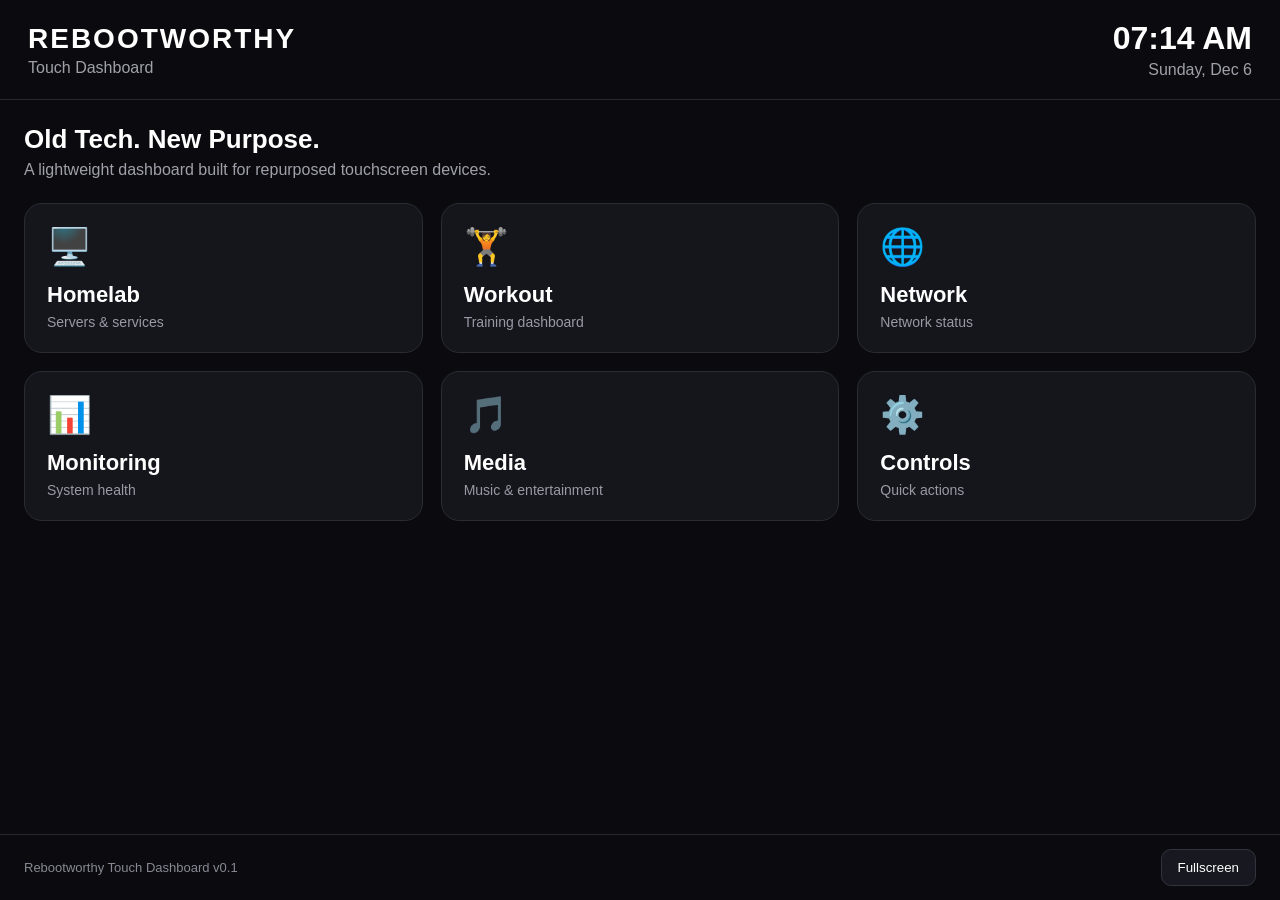
==== index.html @ 4a064626 "Initial Rebootworthy Touch Dashboard v0.1" ====
<!DOCTYPE html>
<html lang="en">
<head>
  <meta charset="UTF-8">
  <meta name="viewport" content="width=device-width, initial-scale=1.0">
  <title>Rebootworthy Touch Dashboard</title>
  <link rel="stylesheet" href="static/css/style.css">
</head>
<body>

  <header class="topbar">
    <div>
      <h1>REBOOTWORTHY</h1>
      <p>Touch Dashboard</p>
    </div>

    <div class="clock">
      <span id="time">--:--</span>
      <span id="date">Loading...</span>
    </div>
  </header>

  <main class="dashboard">

    <section class="hero">
      <h2>Old Tech. New Purpose.</h2>
      <p>A lightweight dashboard built for repurposed touchscreen devices.</p>
    </section>

    <section class="tiles">

      <button class="tile">
        <span class="icon">🖥️</span>
        <span class="title">Homelab</span>
        <span class="subtitle">Servers & services</span>
      </button>

      <button class="tile">
        <span class="icon">🏋️</span>
        <span class="title">Workout</span>
        <span class="subtitle">Training dashboard</span>
      </button>

      <button class="tile">
        <span class="icon">🌐</span>
        <span class="title">Network</span>
        <span class="subtitle">Network status</span>
      </button>

      <button class="tile">
        <span class="icon">📊</span>
        <span class="title">Monitoring</span>
        <span class="subtitle">System health</span>
      </button>

      <button class="tile">
        <span class="icon">🎵</span>
        <span class="title">Media</span>
        <span class="subtitle">Music & entertainment</span>
      </button>

      <button class="tile">
        <span class="icon">⚙️</span>
        <span class="title">Controls</span>
        <span class="subtitle">Quick actions</span>
      </button>

    </section>

  </main>

  <footer>
    <span>Rebootworthy Touch Dashboard v0.1</span>
    <button id="fullscreenBtn">Fullscreen</button>
  </footer>

  <script src="static/js/app.js"></script>
</body>
</html>
---- static/css/style.css ----
* {
  box-sizing: border-box;
}

body {
  margin: 0;
  min-height: 100vh;
  font-family: Arial, Helvetica, sans-serif;
  background: #0b0b0f;
  color: #ffffff;
  display: flex;
  flex-direction: column;
}

.topbar {
  padding: 20px 28px;
  display: flex;
  justify-content: space-between;
  align-items: center;
  border-bottom: 1px solid #27272f;
}

.topbar h1 {
  margin: 0;
  font-size: 28px;
  letter-spacing: 2px;
}

.topbar p {
  margin: 4px 0 0;
  color: #a0a0aa;
}

.clock {
  text-align: right;
  display: flex;
  flex-direction: column;
}

#time {
  font-size: 32px;
  font-weight: bold;
}

#date {
  color: #a0a0aa;
  margin-top: 4px;
}

.dashboard {
  flex: 1;
  padding: 24px;
}

.hero {
  margin-bottom: 24px;
}

.hero h2 {
  margin: 0 0 6px;
  font-size: 26px;
}

.hero p {
  margin: 0;
  color: #a0a0aa;
}

.tiles {
  display: grid;
  grid-template-columns: repeat(3, 1fr);
  gap: 18px;
}

.tile {
  min-height: 150px;
  border: 1px solid #2b2b34;
  border-radius: 18px;
  background: #15151c;
  color: white;
  padding: 22px;
  text-align: left;
  display: flex;
  flex-direction: column;
  justify-content: center;
  cursor: pointer;
  transition: transform 0.1s ease, background 0.1s ease;
}

.tile:active {
  transform: scale(0.97);
  background: #20202a;
}

.icon {
  font-size: 36px;
  margin-bottom: 14px;
}

.title {
  font-size: 22px;
  font-weight: bold;
}

.subtitle {
  margin-top: 6px;
  font-size: 14px;
  color: #9a9aa5;
}

footer {
  padding: 14px 24px;
  border-top: 1px solid #27272f;
  display: flex;
  justify-content: space-between;
  align-items: center;
  color: #888894;
  font-size: 13px;
}

footer button {
  border: 1px solid #33333d;
  border-radius: 10px;
  padding: 10px 16px;
  background: #181820;
  color: white;
}

@media (max-width: 800px) {
  .tiles {
    grid-template-columns: repeat(2, 1fr);
  }

  .tile {
    min-height: 130px;
  }
}

@media (max-width: 500px) {
  .topbar {
    padding: 16px;
  }

  .dashboard {
    padding: 16px;
  }

  .tiles {
    grid-template-columns: 1fr;
  }
}
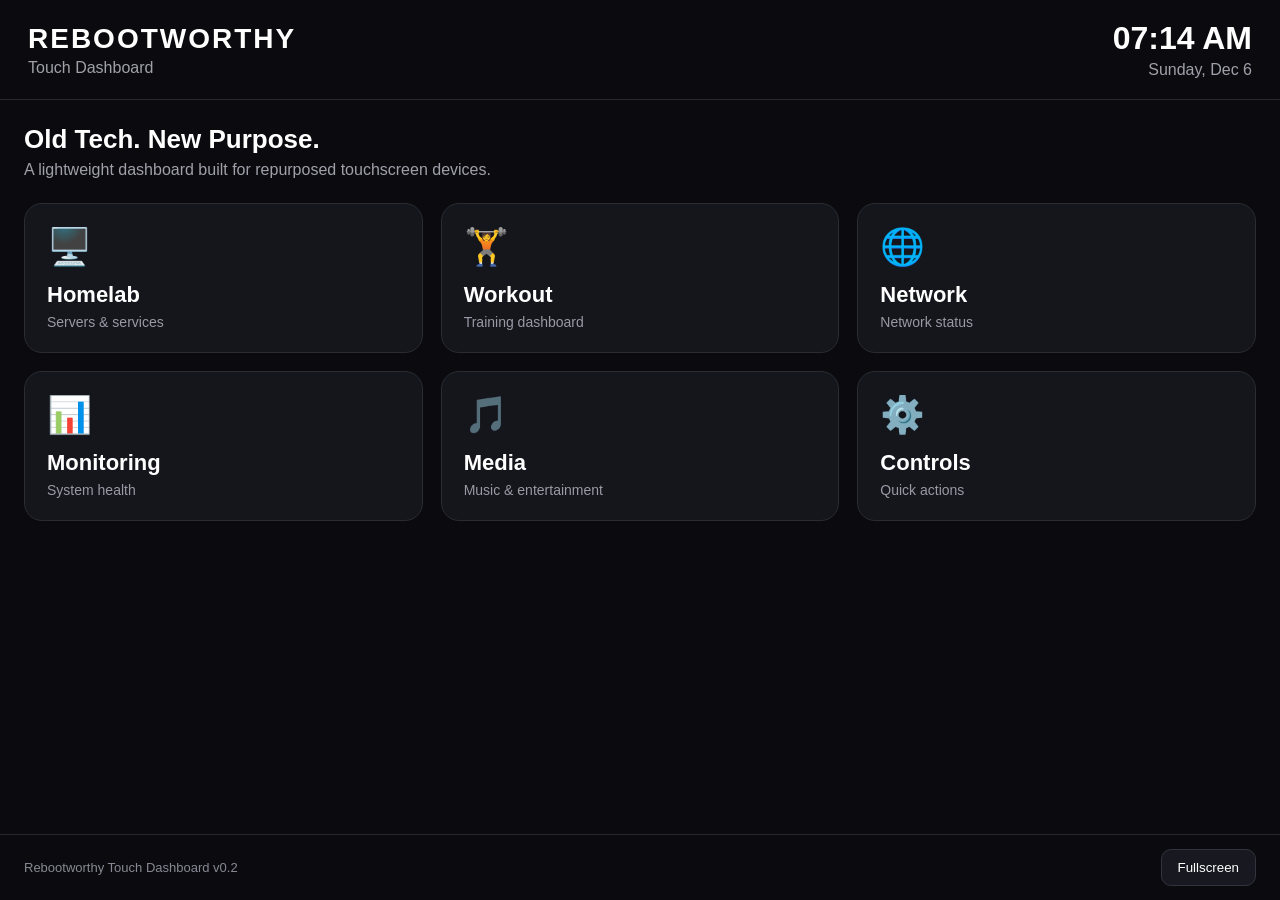
==== commit 4e99ee30: "Add configurable dashboard tiles and subpages" ====
--- a/index.html
+++ b/index.html
@@ -10,8 +10,8 @@
 
   <header class="topbar">
     <div>
-      <h1>REBOOTWORTHY</h1>
-      <p>Touch Dashboard</p>
+      <h1 id="brandName">REBOOTWORTHY</h1>
+      <p id="brandSubtitle">Touch Dashboard</p>
     </div>
 
     <div class="clock">
@@ -21,59 +21,22 @@
   </header>
 
   <main class="dashboard">
-
     <section class="hero">
-      <h2>Old Tech. New Purpose.</h2>
-      <p>A lightweight dashboard built for repurposed touchscreen devices.</p>
+      <h2 id="heroHeadline">Old Tech. New Purpose.</h2>
+      <p id="heroDescription">
+        A lightweight dashboard built for repurposed touchscreen devices.
+      </p>
     </section>
 
-    <section class="tiles">
-
-      <button class="tile">
-        <span class="icon">🖥️</span>
-        <span class="title">Homelab</span>
-        <span class="subtitle">Servers & services</span>
-      </button>
-
-      <button class="tile">
-        <span class="icon">🏋️</span>
-        <span class="title">Workout</span>
-        <span class="subtitle">Training dashboard</span>
-      </button>
-
-      <button class="tile">
-        <span class="icon">🌐</span>
-        <span class="title">Network</span>
-        <span class="subtitle">Network status</span>
-      </button>
-
-      <button class="tile">
-        <span class="icon">📊</span>
-        <span class="title">Monitoring</span>
-        <span class="subtitle">System health</span>
-      </button>
-
-      <button class="tile">
-        <span class="icon">🎵</span>
-        <span class="title">Media</span>
-        <span class="subtitle">Music & entertainment</span>
-      </button>
-
-      <button class="tile">
-        <span class="icon">⚙️</span>
-        <span class="title">Controls</span>
-        <span class="subtitle">Quick actions</span>
-      </button>
-
-    </section>
-
+    <section class="tiles" id="tiles"></section>
   </main>
 
   <footer>
-    <span>Rebootworthy Touch Dashboard v0.1</span>
+    <span>Rebootworthy Touch Dashboard v0.2</span>
     <button id="fullscreenBtn">Fullscreen</button>
   </footer>
 
+  <script src="static/js/config.js"></script>
   <script src="static/js/app.js"></script>
 </body>
 </html>
